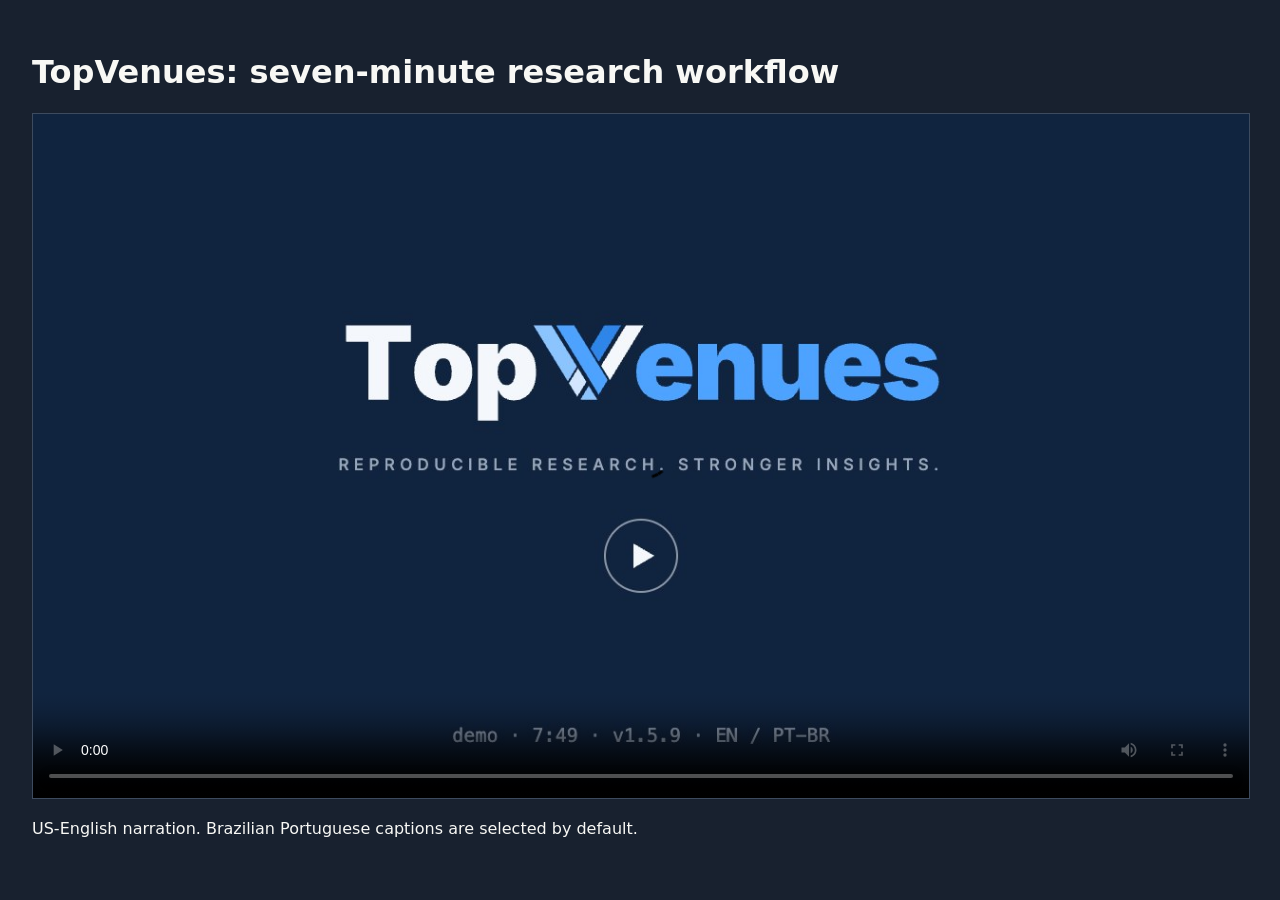
==== docs/demo/index.html @ c060df41 "Make topVenues the home of TopVenues (v1.11.0) TopVenues is now developed here, in the repository th" ====
<!doctype html>
<html lang="en">
  <head>
    <meta charset="utf-8">
    <meta name="viewport" content="width=device-width, initial-scale=1">
    <title>TopVenues — seven-minute demonstration</title>
    <style>
      body { margin: 0; background: #18212f; color: #f8f8f5; font: 16px system-ui, sans-serif; }
      main { max-width: 1280px; margin: 0 auto; padding: 2rem; }
      video { width: 100%; border: 1px solid #3d4b5f; background: #000; }
      a { color: #9fd0d2; }
    </style>
  </head>
  <body>
    <main>
      <h1>TopVenues: seven-minute research workflow</h1>
      <video controls preload="metadata"
        poster="../assets/demos/posters/topvenues-demo-v1.5.9.jpg">
        <source src="https://huggingface.co/datasets/sidneibarbieri/topvenues/resolve/main/assets/demo/topvenues-demo-v1.5.9.mp4" type="video/mp4">
        <track kind="captions" srclang="pt-BR" label="Português (Brasil)" default
          src="../assets/demos/captions/topvenues-demo-v1.5.9.pt-BR.vtt">
        <track kind="captions" srclang="en" label="English"
          src="../assets/demos/captions/topvenues-demo-v1.5.9.en.vtt">
      </video>
      <p>US-English narration. Brazilian Portuguese captions are selected by default.</p>
    </main>
  </body>
</html>
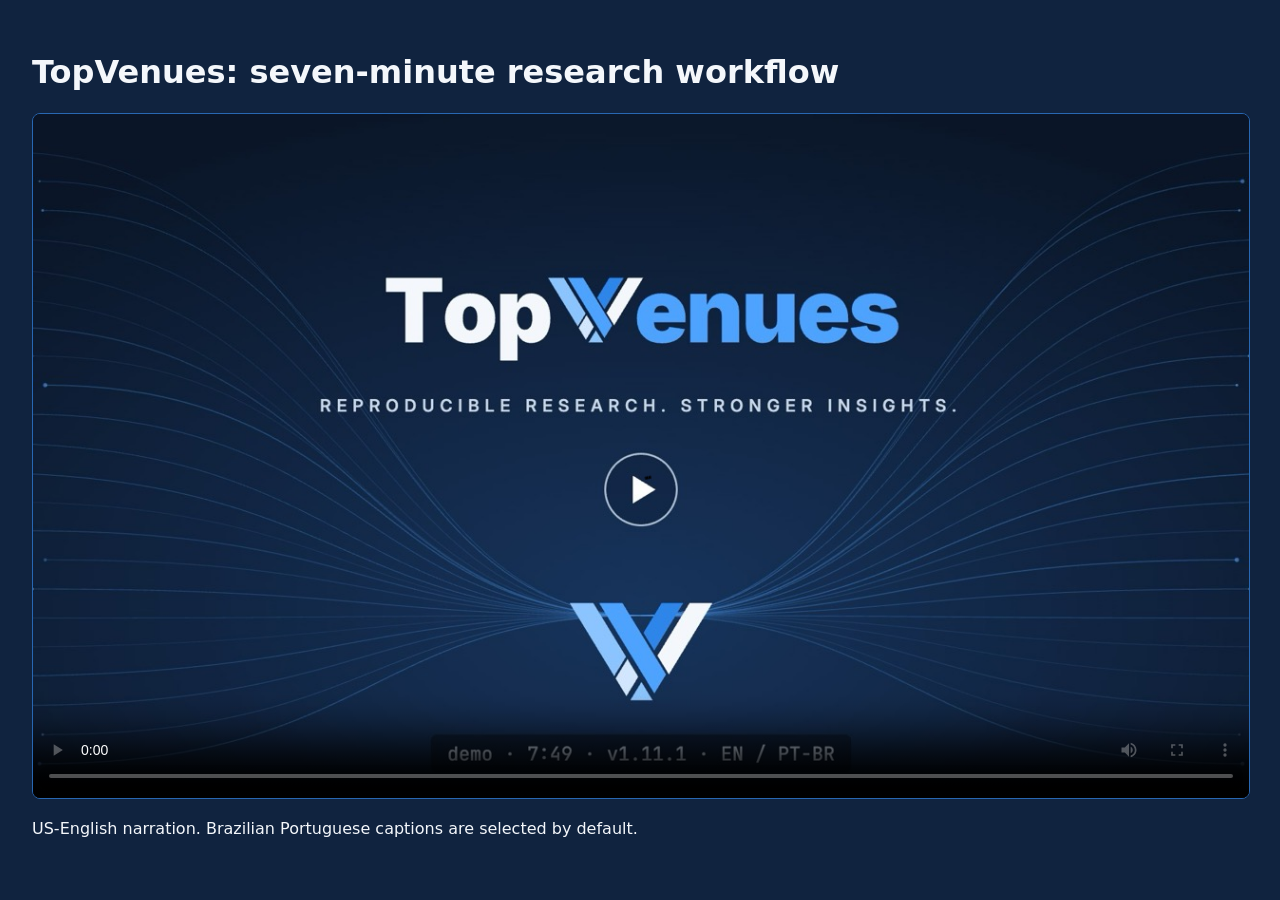
==== commit efe7fff6: "Re-record the demonstration in the current identity (v1.11.1) The video now shows v1.11.1: navy titl" ====
--- a/docs/demo/index.html
+++ b/docs/demo/index.html
@@ -5,22 +5,22 @@
     <meta name="viewport" content="width=device-width, initial-scale=1">
     <title>TopVenues — seven-minute demonstration</title>
     <style>
-      body { margin: 0; background: #18212f; color: #f8f8f5; font: 16px system-ui, sans-serif; }
+      body { margin: 0; background: #10233F; color: #F4F7FB; font: 16px system-ui, sans-serif; }
       main { max-width: 1280px; margin: 0 auto; padding: 2rem; }
-      video { width: 100%; border: 1px solid #3d4b5f; background: #000; }
-      a { color: #9fd0d2; }
+      video { width: 100%; border: 1px solid #2867B2; border-radius: 8px; background: #0B1627; }
+      a { color: #4DA3FF; }
     </style>
   </head>
   <body>
     <main>
       <h1>TopVenues: seven-minute research workflow</h1>
       <video controls preload="metadata"
-        poster="../assets/demos/posters/topvenues-demo-v1.5.9.jpg">
-        <source src="https://huggingface.co/datasets/sidneibarbieri/topvenues/resolve/main/assets/demo/topvenues-demo-v1.5.9.mp4" type="video/mp4">
+        poster="../assets/demos/posters/topvenues-demo-v1.11.1.jpg">
+        <source src="https://huggingface.co/datasets/sidneibarbieri/topvenues/resolve/main/assets/demo/topvenues-demo-v1.11.1.mp4" type="video/mp4">
         <track kind="captions" srclang="pt-BR" label="Português (Brasil)" default
-          src="../assets/demos/captions/topvenues-demo-v1.5.9.pt-BR.vtt">
+          src="../assets/demos/captions/topvenues-demo-v1.11.1.pt-BR.vtt">
         <track kind="captions" srclang="en" label="English"
-          src="../assets/demos/captions/topvenues-demo-v1.5.9.en.vtt">
+          src="../assets/demos/captions/topvenues-demo-v1.11.1.en.vtt">
       </video>
       <p>US-English narration. Brazilian Portuguese captions are selected by default.</p>
     </main>
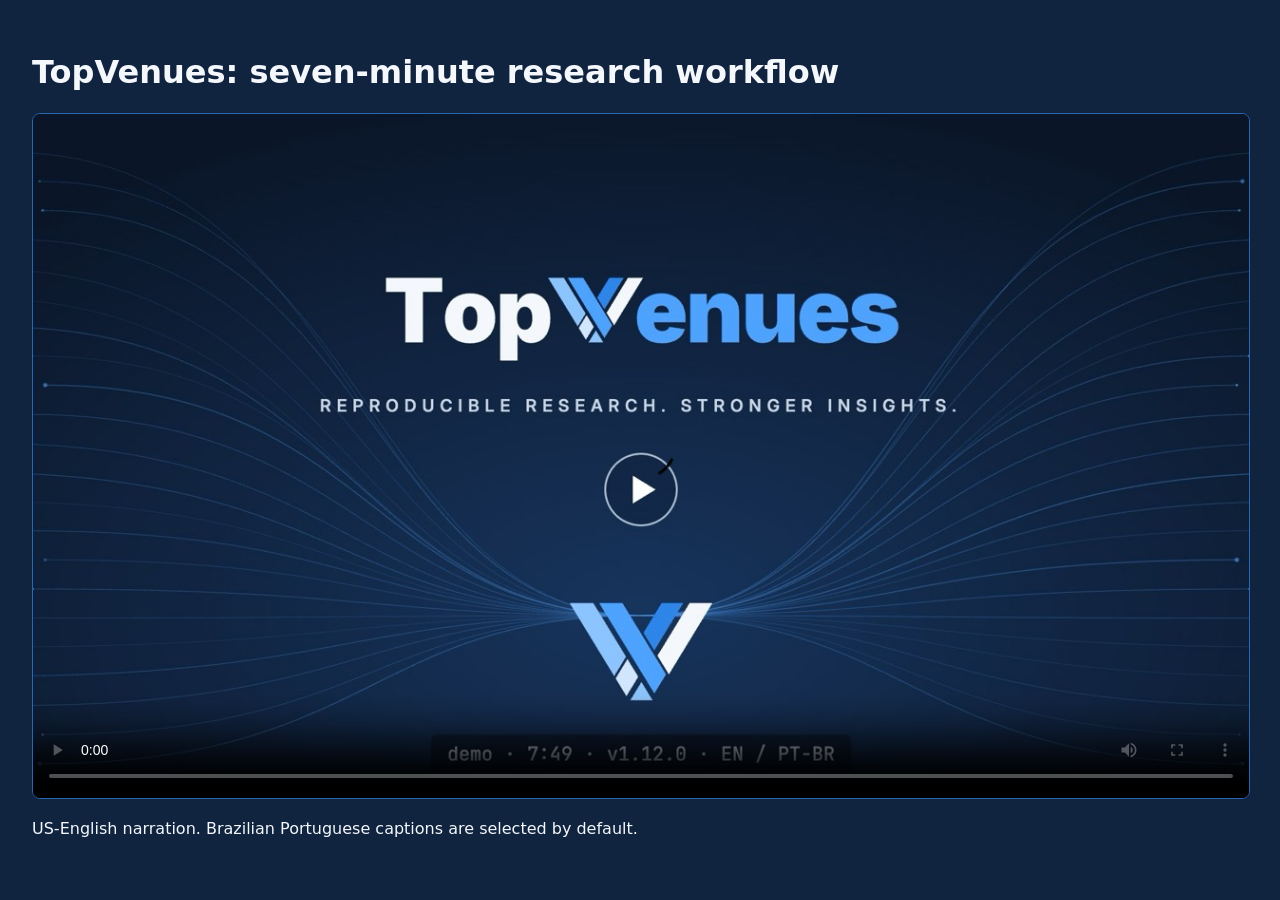
==== commit e7e7b6c9: "Release 1.12.0: dark theme, validated palette, AI-assistant guide Bumps the version, refreshes the d" ====
--- a/docs/demo/index.html
+++ b/docs/demo/index.html
@@ -15,12 +15,12 @@
     <main>
       <h1>TopVenues: seven-minute research workflow</h1>
       <video controls preload="metadata"
-        poster="../assets/demos/posters/topvenues-demo-v1.11.1.jpg">
-        <source src="https://huggingface.co/datasets/sidneibarbieri/topvenues/resolve/main/assets/demo/topvenues-demo-v1.11.1.mp4" type="video/mp4">
+        poster="../assets/demos/posters/topvenues-demo-v1.12.0.jpg">
+        <source src="https://huggingface.co/datasets/sidneibarbieri/topvenues/resolve/main/assets/demo/topvenues-demo-v1.12.0.mp4" type="video/mp4">
         <track kind="captions" srclang="pt-BR" label="Português (Brasil)" default
-          src="../assets/demos/captions/topvenues-demo-v1.11.1.pt-BR.vtt">
+          src="../assets/demos/captions/topvenues-demo-v1.12.0.pt-BR.vtt">
         <track kind="captions" srclang="en" label="English"
-          src="../assets/demos/captions/topvenues-demo-v1.11.1.en.vtt">
+          src="../assets/demos/captions/topvenues-demo-v1.12.0.en.vtt">
       </video>
       <p>US-English narration. Brazilian Portuguese captions are selected by default.</p>
     </main>
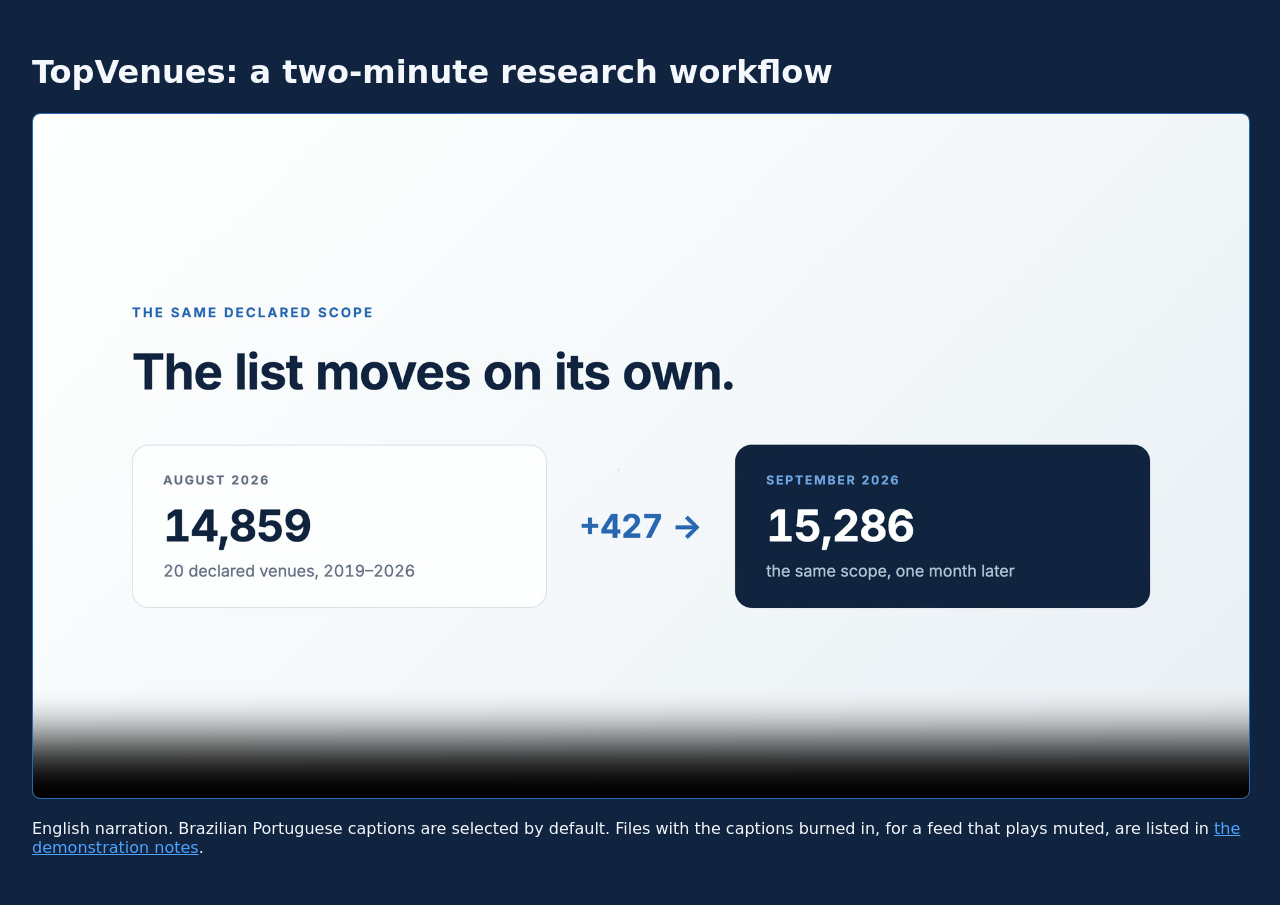
==== commit e9e6e17f: "Rebuild the demonstration around the current release The recording the documentation pointed at ran " ====
--- a/docs/demo/index.html
+++ b/docs/demo/index.html
@@ -3,7 +3,7 @@
   <head>
     <meta charset="utf-8">
     <meta name="viewport" content="width=device-width, initial-scale=1">
-    <title>TopVenues — seven-minute demonstration</title>
+    <title>TopVenues — two-minute demonstration</title>
     <style>
       body { margin: 0; background: #10233F; color: #F4F7FB; font: 16px system-ui, sans-serif; }
       main { max-width: 1280px; margin: 0 auto; padding: 2rem; }
@@ -13,16 +13,16 @@
   </head>
   <body>
     <main>
-      <h1>TopVenues: seven-minute research workflow</h1>
+      <h1>TopVenues: a two-minute research workflow</h1>
       <video controls preload="metadata"
-        poster="../assets/demos/posters/topvenues-demo-v1.12.0.jpg">
-        <source src="https://huggingface.co/datasets/sidneibarbieri/topvenues/resolve/main/assets/demo/topvenues-demo-v1.12.0.mp4" type="video/mp4">
+        poster="../assets/demos/posters/topvenues-demo-v1.14.0.jpg">
+        <source src="https://huggingface.co/datasets/sidneibarbieri/topvenues/resolve/main/assets/demo/topvenues-demo-v1.14.0.mp4" type="video/mp4">
         <track kind="captions" srclang="pt-BR" label="Português (Brasil)" default
-          src="../assets/demos/captions/topvenues-demo-v1.12.0.pt-BR.vtt">
+          src="../assets/demos/captions/topvenues-demo-v1.14.0.pt-BR.vtt">
         <track kind="captions" srclang="en" label="English"
-          src="../assets/demos/captions/topvenues-demo-v1.12.0.en.vtt">
+          src="../assets/demos/captions/topvenues-demo-v1.14.0.en.vtt">
       </video>
-      <p>US-English narration. Brazilian Portuguese captions are selected by default.</p>
+      <p>English narration. Brazilian Portuguese captions are selected by default. Files with the captions burned in, for a feed that plays muted, are listed in <a href="README.md">the demonstration notes</a>.</p>
     </main>
   </body>
 </html>
